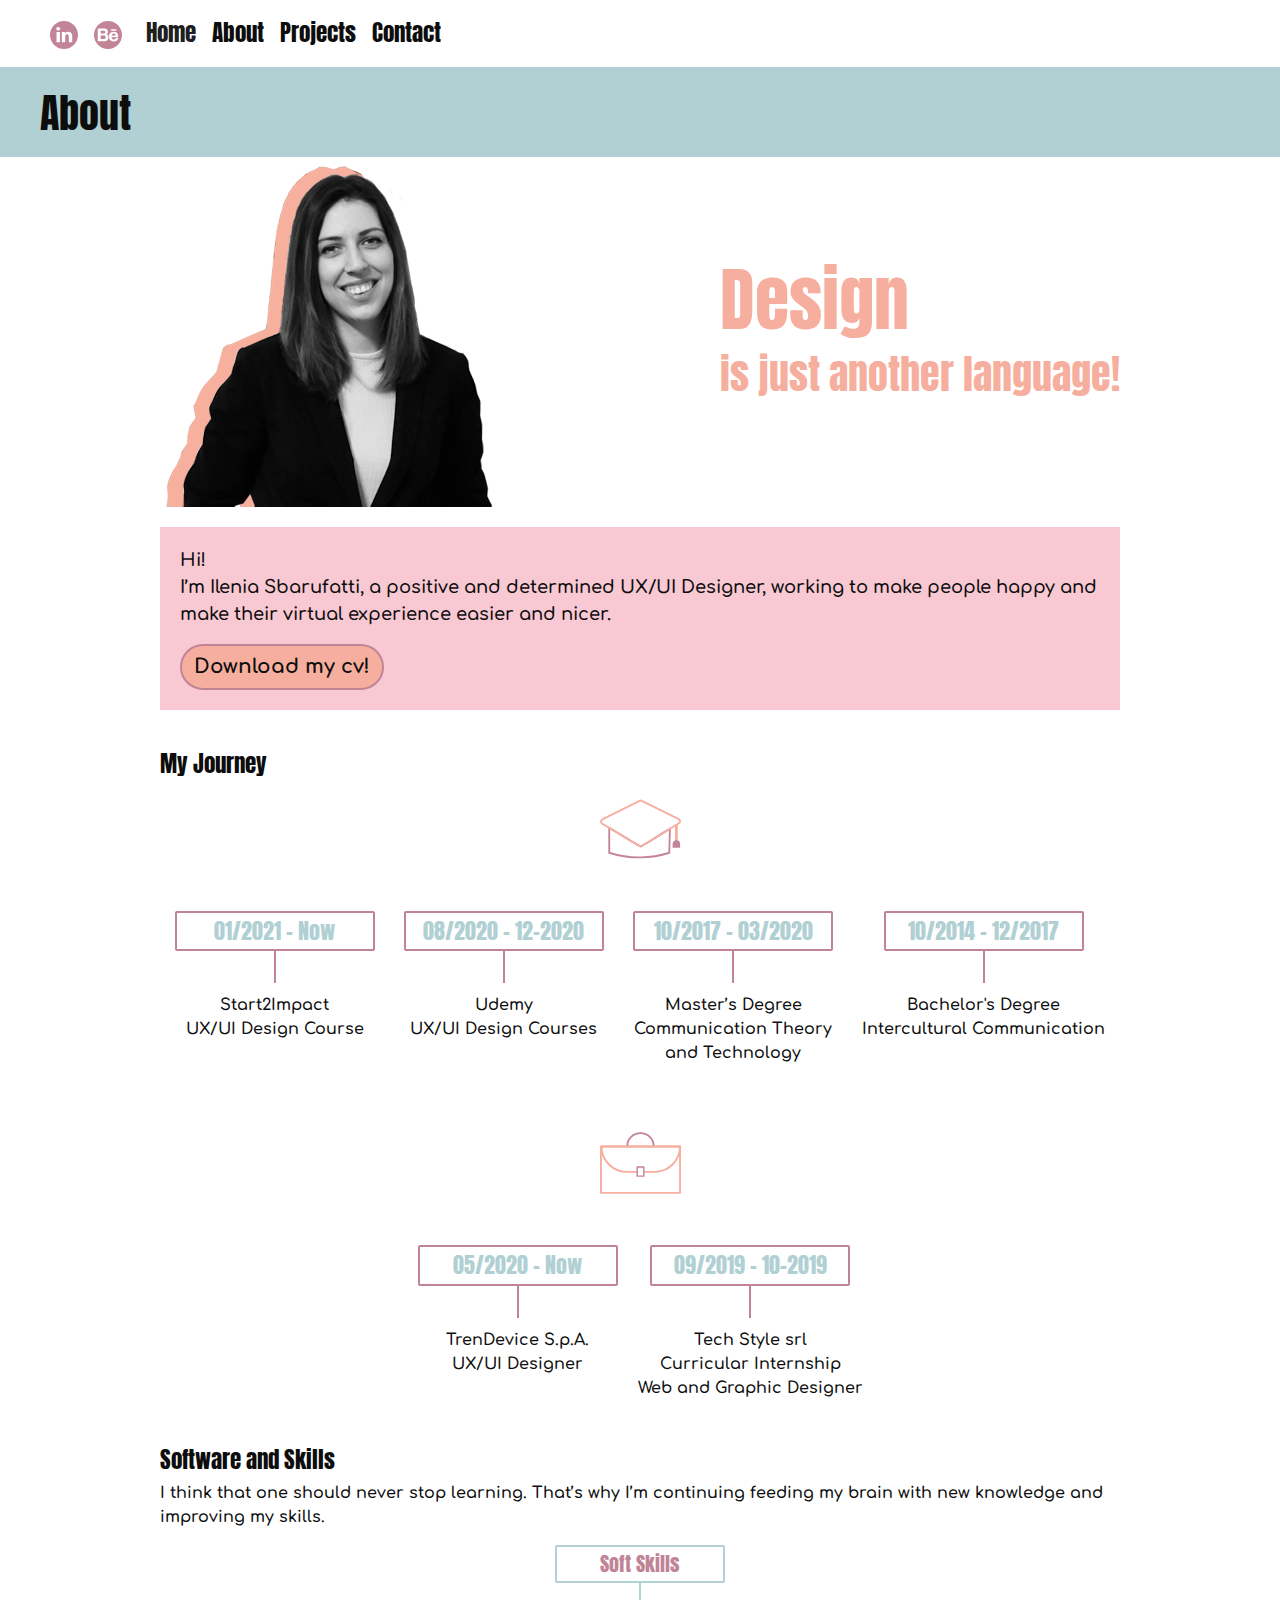
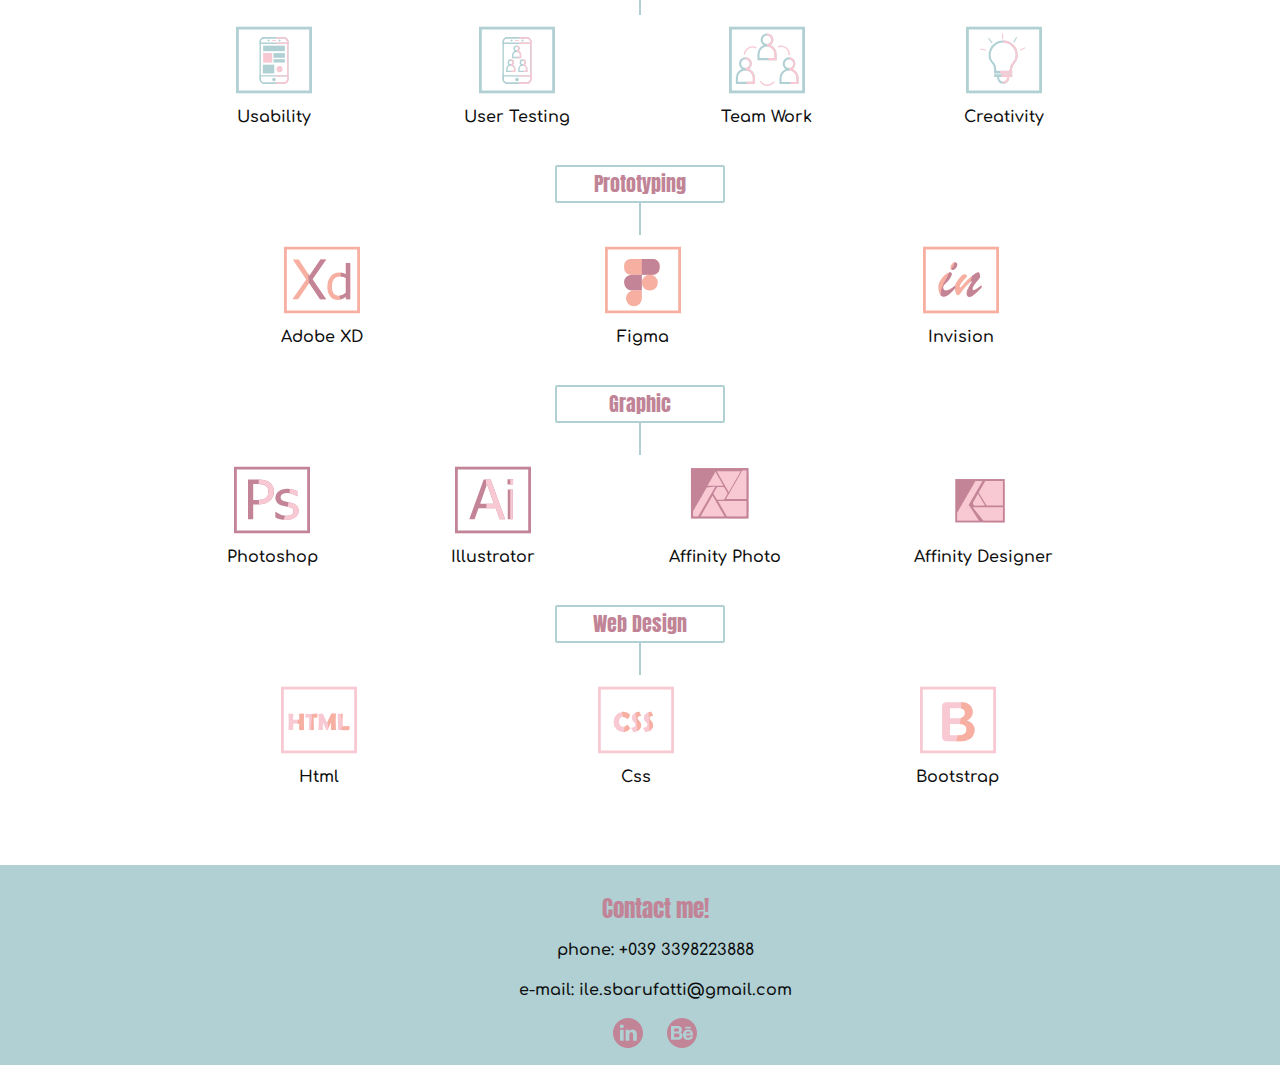
==== about.html @ ed9b3663 "start project" ====
<!DOCTYPE html>
<html lang='en'>
  <head>
    <meta charset='UTF-8'/>
    <meta name="viewport" content="width=device-width, initial-scale=1.0, maximum-scale=1.0"/>
    <title>Ilenia Sbarufatti - Portfolio</title>
    <link rel="preconnect" href="https://fonts.gstatic.com">
    <link href="https://fonts.googleapis.com/css2?family=Anton&display=swap" rel="stylesheet">
    <link rel="preconnect" href="https://fonts.gstatic.com">
    <link href="https://fonts.googleapis.com/css2?family=Comfortaa:wght@300;400;500;600;700&display=swap" rel="stylesheet">
    <link href="css/bootstrap.css" rel="stylesheet" type="text/css">
    <link rel='stylesheet' href='stile.css'/>
    <script src="https://ajax.googleapis.com/ajax/libs/jquery/1.12.4/jquery.min.js"></script>
  <script src="https://code.jquery.com/jquery-3.5.1.slim.min.js" integrity="sha384-DfXdz2htPH0lsSSs5nCTpuj/zy4C+OGpamoFVy38MVBnE+IbbVYUew+OrCXaRkfj" crossorigin="anonymous"></script>
  <script src="https://cdn.jsdelivr.net/npm/popper.js@1.16.0/dist/umd/popper.min.js" integrity="sha384-Q6E9RHvbIyZFJoft+2mJbHaEWldlvI9IOYy5n3zV9zzTtmI3UksdQRVvoxMfooAo" crossorigin="anonymous"></script>
  <script src="https://stackpath.bootstrapcdn.com/bootstrap/4.5.0/js/bootstrap.min.js" integrity="sha384-OgVRvuATP1z7JjHLkuOU7Xw704+h835Lr+6QL9UvYjZE3Ipu6Tp75j7Bh/kR0JKI" crossorigin="anonymous"></script>
  <!-- Latest compiled and minified JavaScript -->

  </head>
  <body>
    <nav class="navbar navbar-expand-lg navbar-light sticky-top">
      <a class="navbar-brand" href="https://www.linkedin.com/in/ilenia-sbarufatti/" target="_blank"><img src="img/icone_contact/linkedin.svg"></a>
      <a class="navbar-brand" href="https://www.behance.net/ileniasbarufatti" target="_blank"><img src="img/icone_contact/behance-logo.svg"></a>
      <button class="navbar-toggler" type="button" data-toggle="collapse" data-target="#navbarNav" aria-controls="navbarNav" aria-expanded="false" aria-label="Toggle navigation">
        <span class="navbar-toggler-icon"></span>
      </button>
      <div class="collapse navbar-collapse" id="navbarNav">
        <ul class="navbar-nav">
          <li class="nav-item active">
            <a class="nav-link" href="index.html">Home <span class="sr-only">(current)</span></a>
          </li>
          <li class="nav-item">
            <a class="nav-link" href="about.html">About</a>
          </li>
          <li class="nav-item">
            <a class="nav-link" href="project.html">Projects</a>
          </li>
          <li class="nav-item">
            <a class="nav-link" href="contact.html">Contact</a>
          </li>
        </ul>
      </div>
    </nav>

    <h1 class="titolo_page">About</h1>

    <div class="page">
      <div class="header_about">
        <div class="header_title_about">
          <h1 class="grande">Design</h1>
          <h1>is just another language!</h1>
        </div>
      </div>
      <div class="intro">
        <p>Hi!</br>
          I’m Ilenia Sbarufatti, a positive and
          determined UX/UI Designer, working to
          make people happy and make their
          virtual experience easier and nicer.</p>
          <a class="btn btn-primary button_cv" href="img/resume.pdf" target="_blank" role="button">Download my cv!</a>
      </div>

      <h3>My Journey</h3>
      <div class="cv_icone">
        <img src="img/icone_grandi/education.svg" class="cv">
      </div>

      <div class="education">
        <div class="date">
          <h3>01/2021 - Now</h3>
          <div class="linea"></div>
          <p>Start2Impact</br>
            UX/UI Design Course
          </p>
        </div>
        <div class="date">
          <h3>08/2020 - 12-2020</h3>
          <div class="linea"></div>
          <p>Udemy</br>
            UX/UI Design Courses
          </p>
        </div>
        <div class="date">
          <h3>10/2017 - 03/2020</h3>
          <div class="linea"></div>
          <p>Master’s Degree</br>
            Communication Theory </br>and Technology
          </p>
        </div>
        <div class="date">
          <h3>10/2014 - 12/2017</h3>
          <div class="linea"></div>
          <p>Bachelor's Degree</br>
            Intercultural Communication
          </p>
        </div>
      </div>

      <div class="cv_icone">
        <img src="img/icone_grandi/work.svg" class="cv">
      </div>
      <div class="work">
        <div class="date date_work">
          <h3>05/2020 - Now</h3>
          <div class="linea"></div>
          <p>TrenDevice S.p.A.</br>
            UX/UI Designer
          </p>
        </div>
        <div class="date date_work">
          <h3>09/2019 - 10-2019</h3>
          <div class="linea"></div>
          <p>Tech Style srl</br>
            Curricular Internship </br> Web and Graphic Designer
          </p>
        </div>
      </div>

      <h3>Software and Skills</h3>
      <p>I think that one should never stop
        learning. That’s why I’m continuing
        feeding my brain with new knowledge
        and improving my skills. </p>
        <h3 class="skill_title">Soft Skills</h3>
        <div class="linea_skill"></div>
        <div class="skills">
            <div class="skill_icon">
              <img src="img/icone_about/usability.svg">
              <p>Usability</p>
            </div>
            <div class="skill_icon">
              <img src="img/icone_about/test.svg">
              <p>User Testing</p>
            </div>
            <div class="skill_icon">
              <img src="img/icone_about/teamwork.svg">
              <p>Team Work</p>
            </div>
            <div class="skill_icon">
              <img src="img/icone_about/creative.svg">
              <p>Creativity</p>
            </div>
        </div>
        <h3 class="skill_title">Prototyping</h3>
        <div class="linea_skill"></div>
        <div class="skills">
            <div class="skill_icon">
              <img src="img/icone_about/xd.svg">
              <p>Adobe XD</p>
            </div>
            <div class="skill_icon">
              <img src="img/icone_about/figma.svg">
              <p>Figma</p>
            </div>
            <div class="skill_icon">
              <img src="img/icone_about/invision.svg">
              <p>Invision</p>
            </div>
        </div>
        <h3 class="skill_title">Graphic</h3>
        <div class="linea_skill"></div>
        <div class="skills">
            <div class="skill_icon">
              <img src="img/icone_about/ps.svg">
              <p>Photoshop</p>
            </div>
            <div class="skill_icon">
              <img src="img/icone_about/ai.svg">
              <p>Illustrator</p>
            </div>
            <div class="skill_icon">
              <img src="img/icone_about/af_photo.svg">
              <p>Affinity Photo</p>
            </div>
            <div class="skill_icon">
              <img src="img/icone_about/af_designer.svg">
              <p>Affinity Designer</p>
            </div>
        </div>
        <h3 class="skill_title">Web Design</h3>
        <div class="linea_skill"></div>
        <div class="skills">
            <div class="skill_icon">
              <img src="img/icone_about/html.svg">
              <p>Html</p>
            </div>
            <div class="skill_icon">
              <img src="img/icone_about/css.svg">
              <p>Css</p>
            </div>
            <div class="skill_icon">
              <img src="img/icone_about/bootstrap.svg">
              <p>Bootstrap</p>
            </div>
        </div>
    </div> <!-- page -->

    <div class="footer">
      <div class="footer_content">
        <div class="contact_footer">
          <h3>Contact me!</h3>
          <a href="tel:339-8223-888"><p>phone: +039 3398223888</p></a>
          <a href="mailto:ile.sbarufatti@gmail.com" target="_blank"><p>e-mail: ile.sbarufatti@gmail.com</p></a>
          <a href="https://www.linkedin.com/in/ilenia-sbarufatti/" target="_blank"><img src="img/icone_contact/linkedin.svg" class="social"></a>
          <a href="https://www.behance.net/ileniasbarufatti" target="_blank"><img src="img/icone_contact/behance-logo.svg" class="social"></a>
        </div>
      </div>
    </div>

  </body>
</html>
---- stile.css ----
* {
  margin: 0;
  padding: 0;
  box-sizing: border-box;
}

/*font titoli
font-family: 'Anton', sans-serif;
*/

/*font testo
font-family: 'Comfortaa', cursive;
*/

/* COLOR PALETTE
nero: #0D0D0D;
rosa scuro: #C18497;
rosa chiaro: #F8C8D3;
pesca: #F6AF9E;
azzurro: #B0D0D3;
*/

p {
  font-family: 'Comfortaa', cursive;
  font-size: 16px;
  color: #0D0D0D;
  font-weight: 600;
}

h1 {
  font-family: 'Anton', sans-serif;
  color: #F6AF9E;
}

h2 {
  font-family: 'Comfortaa', cursive;
}

h3 {
  font-family: 'Anton', sans-serif;
  font-size: 23px;
  color: #0D0D0D;
}

nav.navbar-light {
  background-color: white;
  padding-left: 50px;
  border-bottom: 2.5px solid #B0D0D3;
}

button.navbar-toggler {
  background-color: #B0D0D3;
  border: 0px;

}

ul.navbar-nav {
  text-align: right;
  font-family: 'Anton', sans-serif;
  color: #0D0D0D;
  font-size: 23px;

}

.navbar-light .navbar-nav .nav-link{
    color: #0D0D0D;
}

.navbar-light .navbar-nav .nav-link:hover{
    color: #B0D0D3;
}

.header_home h1 {
  font-size: 50px;
}
h1#hi {
  font-size: 30px;
}
h2 {
  font-size: 30px;
  color: #B0D0D3
}

.header_home {
  height: 400px;
  display: flex;
  flex-direction: column;
  align-items: center;
  width: 100%;
  background-image: url(img/home_img.jpg);
  background-position: center;
  background-repeat: no-repeat;
  background-size: cover;

}

.titolo {
  margin-top: 100px;
  filter: brightness(100%);
}

a.btn.btn-primary {
  background-color: #F6AF9E;
  font-family: 'Comfortaa', cursive;
  font-size: 20px;
  font-weight: 700;
  color: #0D0D0D;
  border: 2px solid #C18497;
  border-radius: 30px;
  margin-top: 20px;
}

a.btn.btn-primary:hover {
  background-color: #C18497;
}

a.btn.btn-primary::selection {
  background-color: #C18497;
}

h3.happy_designer {
  color: #B0D0D3;
  text-align: center;
  margin-top: 40px;
}

.icone_home img {
  width: 105px;
  height: 92px;
  margin-bottom: 15px;
}

.icone_home {
  text-align: center;
  margin: 0 auto;
}


.icone_home p {
  font-weight: 700;
  font-size: 20px;
  justify-content: center;
}

.icone_home a {
  text-decoration: none;
}

.icone_home a :hover {
  color:#B0D0D3;
}

.icone_cont {
margin: 40px 0px 10px 0px;
}

.bottone_project {
  text-align: center;
  margin: 0 auto;
  margin-bottom: 40px;
}

.footer {
  height: 200px;
  width: 100%;
  background-color: #B0D0D3;
  margin-top: 60px;
  padding-left: 30px;
}

.footer img {
  width: 30px;
  height: 30px;
}

.navbar-brand img {
  width: 28px;
  height: 28px;
}

.footer_content {
  max-width: 960px;
  margin: 0 auto;
  display: flex;
  flex-direction: column;
  align-items: center;
  padding-top: 30px;
  text-align: center;
}

.contact_footer h3{
  margin-bottom: 15px;
  color: #C18497;
}
.contact_footer a {
  text-decoration: none;
}

.contact_footer a :hover {
  color: white;
}



.contact_footer img.social {
  margin: 0px 10px;
}

/*About*/

h1.titolo_page {
  font-size: 40px;
  color: #0D0D0D;
  background-color: #B0D0D3;
  padding: 20px 0px 20px 40px;
  margin-bottom: 0;
}

.header_about {
  height: 350px;
  width: 100%;
  display: flex;
  justify-content: center;
  flex-direction: column;
  align-items: flex-end;
  background-image: url("img/profilo_desktop2.png");
  background-position: left;
  background-repeat: no-repeat;
}

h1.grande {
  font-size: 70px;
}

.intro {
  background-color: #F8C8D3;
  margin-top: 20px;
  margin-bottom: 40px;
  padding: 20px;
}

.intro p {
  font-size: 18px;
}

img.cv {
  width: 71px;
  height: 54px;
}
.cv_icone {
  text-align: center;
  margin: 0 auto;
  margin-top: 20px;
  margin-bottom: 20px;
}

.date {
  text-align: center;
  margin-top: 30px;
  margin-bottom: 30px;
}

.date h3 {
  font-size: 22px;
  color: #B0D0D3;
  padding: 5px;
  border: 2px solid #C18497;
  border-radius: 2px;
}

.linea {
  height: 32px;
  width: 2px;
  background-color: #C18497;
  margin-top: 0;
  text-align: center;
  margin: 0 auto;
  margin-bottom: 10px;
}
a.btn.btn-primary.button_cv {
  margin-top: 0px;
}

.skill_icon img {
  width: 56px;
  height: 50px;
  margin-top: 10px;
  margin-bottom: 10px;
}

.skills {
  display: flex;
  flex-direction: row;
  justify-content: space-around;
  text-align: center;
  margin: 0 auto;
  margin-bottom: 20px;
}

h3.skill_title {
  font-size: 20px;
  text-align: center;
  margin: 0 auto;
  color: #C18497;
  border: 2px solid #B0D0D3;
  padding: 5px;
  border-radius: 2px;
  width: 170px;

}

.linea_skill {
  height: 32px;
  width: 2px;
  background-color: #B0D0D3;
  margin-top: 0;
  text-align: center;
  margin: 0 auto;
}

/* PROJECTS*/

.header_projects {
  height: 350px;
  background-image: url("img/work.png");
  background-repeat: no-repeat;
  background-size: cover;
  width: 100%;
  display: flex;
  justify-content: center;
  flex-direction: column;
  align-items: flex-end;
}

.header_title {
  max-width: 960px;
  margin: 0 auto;
}

.projects_head h1 {
  color: #0D0D0D;
}

.port_title {
  text-align: center;
  margin-top: 30px;
}

.card-title {
  color: #B0D0D3;
  font-size: 20px;
  margin-top: 15px;
}
.card {
  height: 400px;
  width: 300px;;
  margin-top: 20px;
  margin-bottom: 20px;
  border: 2px solid #F8C8D3;
  box-shadow: 0 4px 8px 0 rgba(0, 0, 0, 0.2), 0 6px 10px 0 rgba(0, 0, 0, 0.15);
}

.card-img-1 {
  height: 200px;
  width: 300px;
  text-align: center;
  margin: 0 auto;
  background-image: url("img/gbin.svg");
  background-position: center;
  background-repeat: no-repeat;
  background-size: contain;
}

.card-img-2 {
  height: 200px;
  width: 300px;
  text-align: center;
  margin: 0 auto;
  background-image: url("img/mycare_logo.png");
  background-position: center;
  background-repeat: no-repeat;
  background-size: contain;
}

.card-img-3 {
  height: 200px;
  width: 300px;
  text-align: center;
  margin: 0 auto;
  background-image: url("img/circle_wear.svg");
  background-position: center;
  background-repeat: no-repeat;
  background-size: contain;
}

.card-img-4 {
  height: 200px;
  width: 300px;
  text-align: center;
  margin: 0 auto;
  background-image: url("img/jpic.jpg");
  background-position: center;
  background-repeat: no-repeat;
  background-size: cover;
}

.card-img-5 {
  height: 200px;
  width: 300px;
  text-align: center;
  margin: 0 auto;
  background-image: url("img/estetica_logo.png");
  background-position: center;
  background-repeat: no-repeat;
  background-size: contain;
}

a.btn.btn-primary.findout {
  margin-top: 10px;
}

.portfolio {
  text-align: center;
  margin: 0 auto;
  display: flex;
  flex-direction: column;
  align-items: center;
}

/* CONTACT */

.header_contact {
  height: 350px;
  background-image: url("img/posta.png");
  background-repeat: no-repeat;
  background-size: cover;
  background-position: center;
  width: 100%;
  display: flex;
  flex-direction: column;
  justify-content: center;
  align-items: flex-end;
}

.contact_head h1 {
  color: #C18497;
}

.contact img {
  width: 60px;
  height: 77px;
  margin-bottom: 15px;
}

.contact a {
  text-decoration: none;
  color: #0D0D0D;
}

.contact_card {
  text-align: center;
  margin: 0 auto;
  margin-top: 30px;
  margin-bottom: 20px;
}

h3.contact-title {
  color: #F6AF9E;
  margin-bottom: 15px;
  font-size: 26px;
}

p.contact-text {
  font-size: 20px;
}

.contact {
  display: flex;
  flex-direction: column;
  align-items: center;
  margin-top: 30px;
}

.social a img {
  width: 41px;
  height: 41px;
  margin-top: -10px;
  margin-right: 10px;
  margin-left: 10px;
}

/* MY CARE*/
h1.project_intern {
  font-size: 30px;
  color: #0D0D0D;
  background-color: #F6AF9E;
  padding: 20px 0px 20px 40px;
  margin-bottom: 0;
}

.ux_header {
  height: 230px;
  width: 100%;
  background-image: url("img/ux_header.jpg");
  background-position: center;
  background-repeat: no-repeat;
  background-size: cover;
}

h3.intern {
  margin-top: 30px;
  margin-bottom: 20px;
}

img.mycare {
  width: 230px;
  height: 170px;
}

.intro_product {
  display: flex;
  flex-direction: column;
  align-items: center;
}

.intro_product p {
  padding: 20px;
}

img.bracciale {
  height: 500px;
}

img.app {
  height: 500px;
}

.prototype {
  display: flex;
  flex-direction: row;
  justify-content: center;
}

.personas_card img {
  height: 100px;
  width: 100px;
}

.personas_card {
  max-width: 300px;
  text-align: center;
}

.personas {
  display: flex;
  flex-direction: column;
  align-items: center;
}

/* GBIN*/

img.gbin {
  width: 350px;
  height: auto;
}

.gbin-img {
  width: 400px;
  height: 400px;
}

/* CRICLE WEAR */
.graphic_header {
  height: 230px;
  width: 100%;
  background-image: url("img/graphic_header.jpg");
  background-position: center;
  background-repeat: no-repeat;
  background-size: cover;
}

.circle_logo {
  width: 200px;
  height: 200px;
}

.colore1 {
  width: 60px;
  height: 60px;
  border-radius: 100%;
  background-color: #ffb4a2;
  margin: 0px 10px;
}
.colore2 {
  width: 60px;
  height: 60px;
  border-radius: 100%;
  background-color: #ffcdb2;
  margin: 0px 10px;
}
.colore3 {
  width: 60px;
  height: 60px;
  border-radius: 100%;
  background-color: #e5989b;
  margin: 0px 10px;
}
.colore4 {
  width: 60px;
  height: 60px;
  border-radius: 100%;
  background-color: #b88290;
  margin: 0px 10px;
}
.colore5 {
  width: 60px;
  height: 60px;
  border-radius: 100%;
  background-color: #7acade;
  margin: 0px 10px;
}

.logo-palette {
  display: flex;
  flex-direction: column;
  align-items: center;
}

.palette {
  display: flex;
  flex-direction: row;
  justify-content: space-around;
}

.icons img {
  width: 80px;
  height: 80px;
}

.icons {
  display: flex;
  flex-direction: row;
  justify-content: space-around;
}

.post img {
  width: 400px;
  height: auto;
}

.post {
  display: flex;
  flex-direction: column;
  align-items: center;
}

.youtube img {
  width: 700px;
  height: auto;
  margin-bottom: 20px;
}

.youtube {
  display: flex;
  flex-direction: column;
  align-items: center;
}



/* Mobile small screen*/
@media only screen and (max-width: 767px){

  .page, h3, p {
    padding: 0px 10px;
  }

  .date h3 {
    width: 200px;
    margin: 0 auto;
  }

  .header_about h1 {
    color: #B0D0D3;
  }
  .header_about {
    justify-content: flex-end;
  }

  .gbin-prototype {
    display: flex;
    flex-direction: column;
    align-items: center;
  }

  .post img {
    margin-bottom: 20px;
  }

  .youtube img {
    width: 350px;
    height: auto;
    margin-bottom: 20px;
  }

}

/*Tablet medium screen */
@media only screen and (min-width: 768px) and (max-width: 991px) {

  .page, h3, p {
    padding: 0px 10px;
  }
  .date h3 {
    width: 200px;
    margin: 0 auto;
  }

  .gbin-prototype {
    display: flex;
    flex-direction: column;
    align-items: center;
  }
  .post img {
    margin-bottom: 20px;
  }

}

/*Desktop lg screen*/
@media only screen and (min-width: 992px) /*and (max-width: 1199px)*/{

  .header h1 {
    font-size: 50px;
  }
  .header h1#hi {
    font-size: 26px;
  }
  h2 {
    font-size: 26px;
    color: #B0D0D3
  }
  .page {
    max-width: 960px;
    margin: 0 auto;
  }

  .happy_designer {
    font-size: 28px;
  }

  .icone_cont {
    display: flex;
  justify-content: space-around;
  }

  .icone_home img {
    width: 170px;
    height: 140px;
  }

 .education {
   display: flex;
   flex-direction: row;
   justify-content: space-around;
 }

 .work {
   display: flex;
   flex-direction: row;
   justify-content: center;
 }

 img.cv {
   width: 81px;
   height: 64px;
 }

 .date h3 {
   width: 200px;
   margin: 0 auto;
 }

 .date_work {
   margin-right: 10px;
   margin-left: 10px;
 }

 .skills img {
   width: 76px;
   height: 70px;
 }

.portfolio {
  display: flex;
  flex-direction: row;
  justify-content: space-around;
}

.contact img {
  width: 100px;
  height: 100px;
}

.contact {
  display: flex;
  flex-direction: row;
  justify-content: space-around;
}

.personas {
  display: flex;
  flex-direction: row;
  justify-content: space-around;
}

.intro_product {
  display: flex;
  flex-direction: row;
  justify-content: center;
}

.personas {
  align-items: flex-start;
  justify-content: space-around;
  height: 300px;
}

.logo-palette {
  display: flex;
  flex-direction: row;
  justify-content: space-around;
}

.post img {
  width: 350px;
  height: auto;
  padding: 0px 10px;
}
.post {
  display: flex;
  flex-direction: row;
  justify-content: space-around;
}
}

/*extra large screen
@media only screen and (min-width: 1200px) {
  .page {
    max-width: 960px;
    margin: 0 auto;
  }

  .icone_cont {
    display: flex;
  justify-content: space-around;
  }

  .home {
    height: 100vh;
  }

  .header_home {
    height: 55vh;
  }

  .icone_cont {
    height: 25vh;
  }

  .footer {
    height: 20vh;
  }

  h3.happy_designer {
    font-size: 30px;
  }

  .header_about {
    padding-right: 100px;
  }


  .education {
    display: flex;
    flex-direction: row;
    justify-content: space-around;
  }

  .work {
    display: flex;
    flex-direction: row;
    justify-content: center;
  }
  img.cv {
    width: 81px;
    height: 64px;
  }
  .date h3 {
    width: 200px;
    margin: 0 auto;

  }
  .skills img {
    width: 66px;
    height: 60px;
  }

}*/
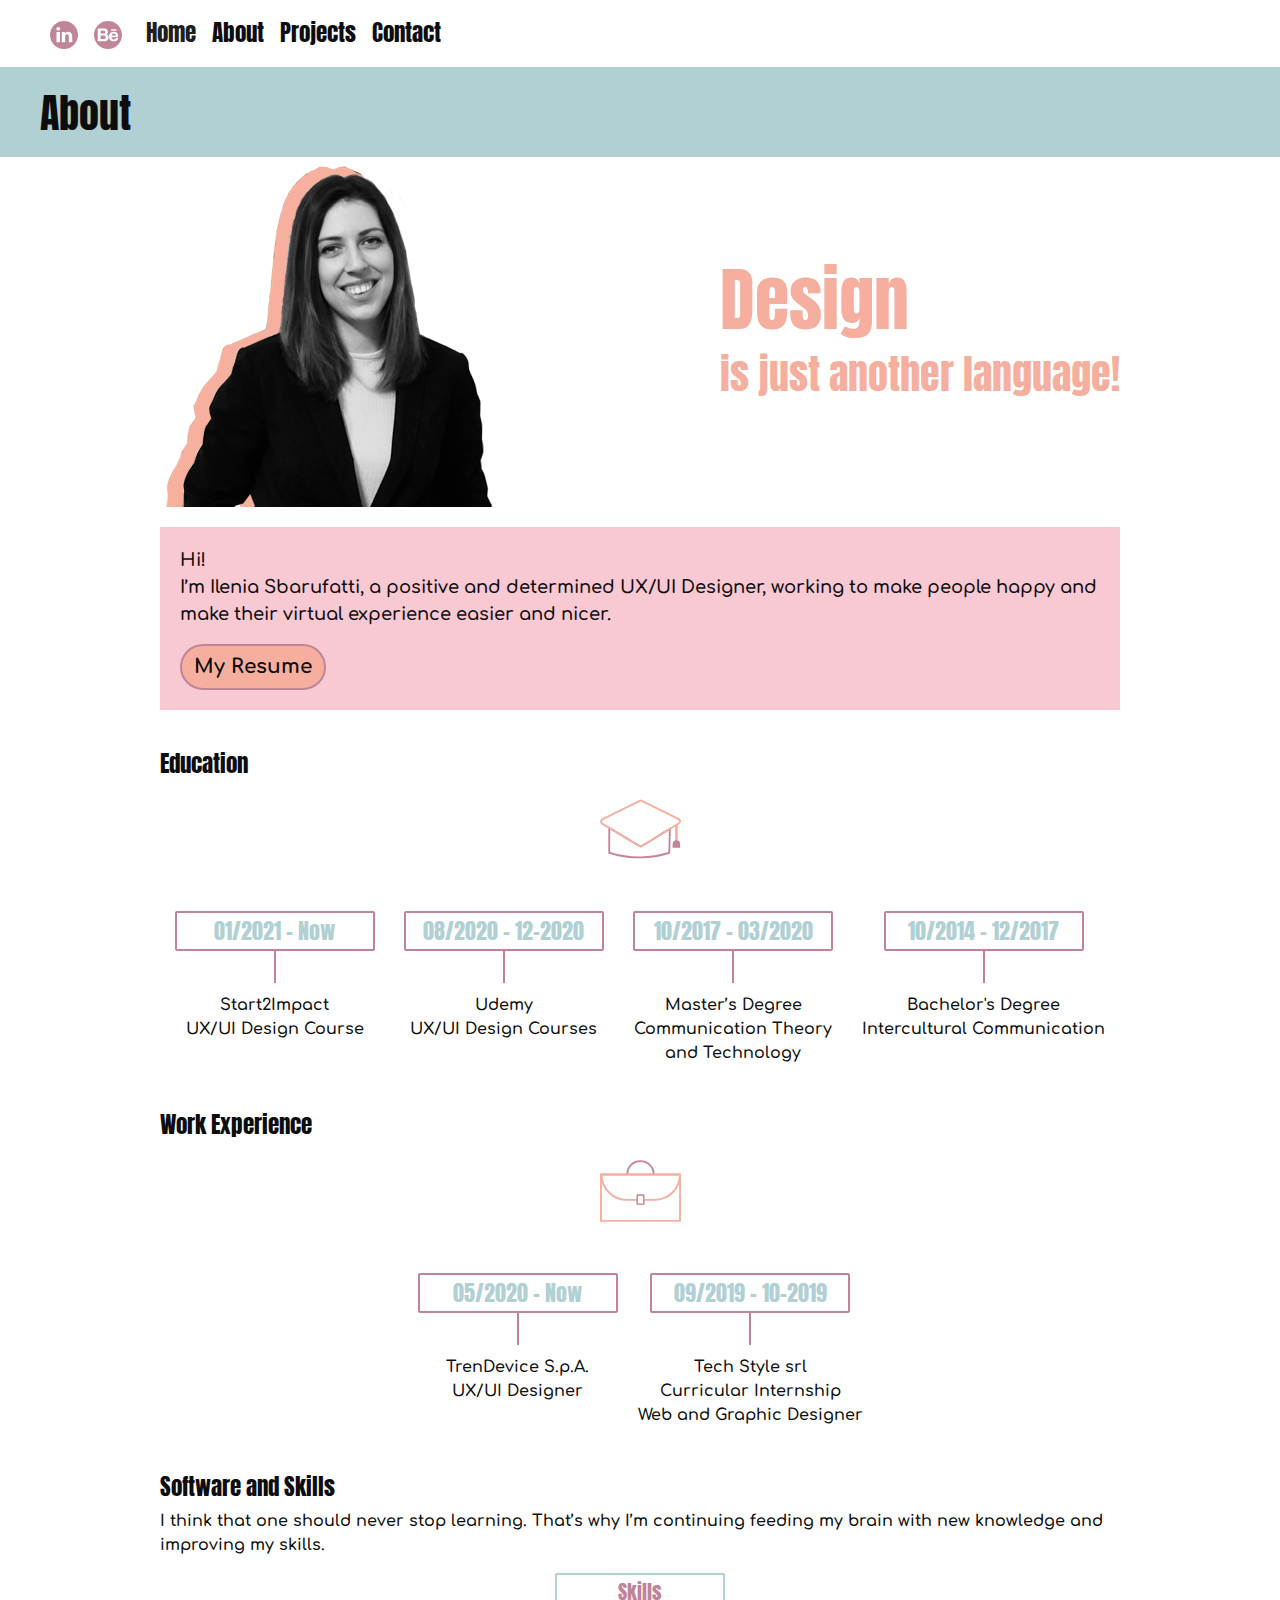
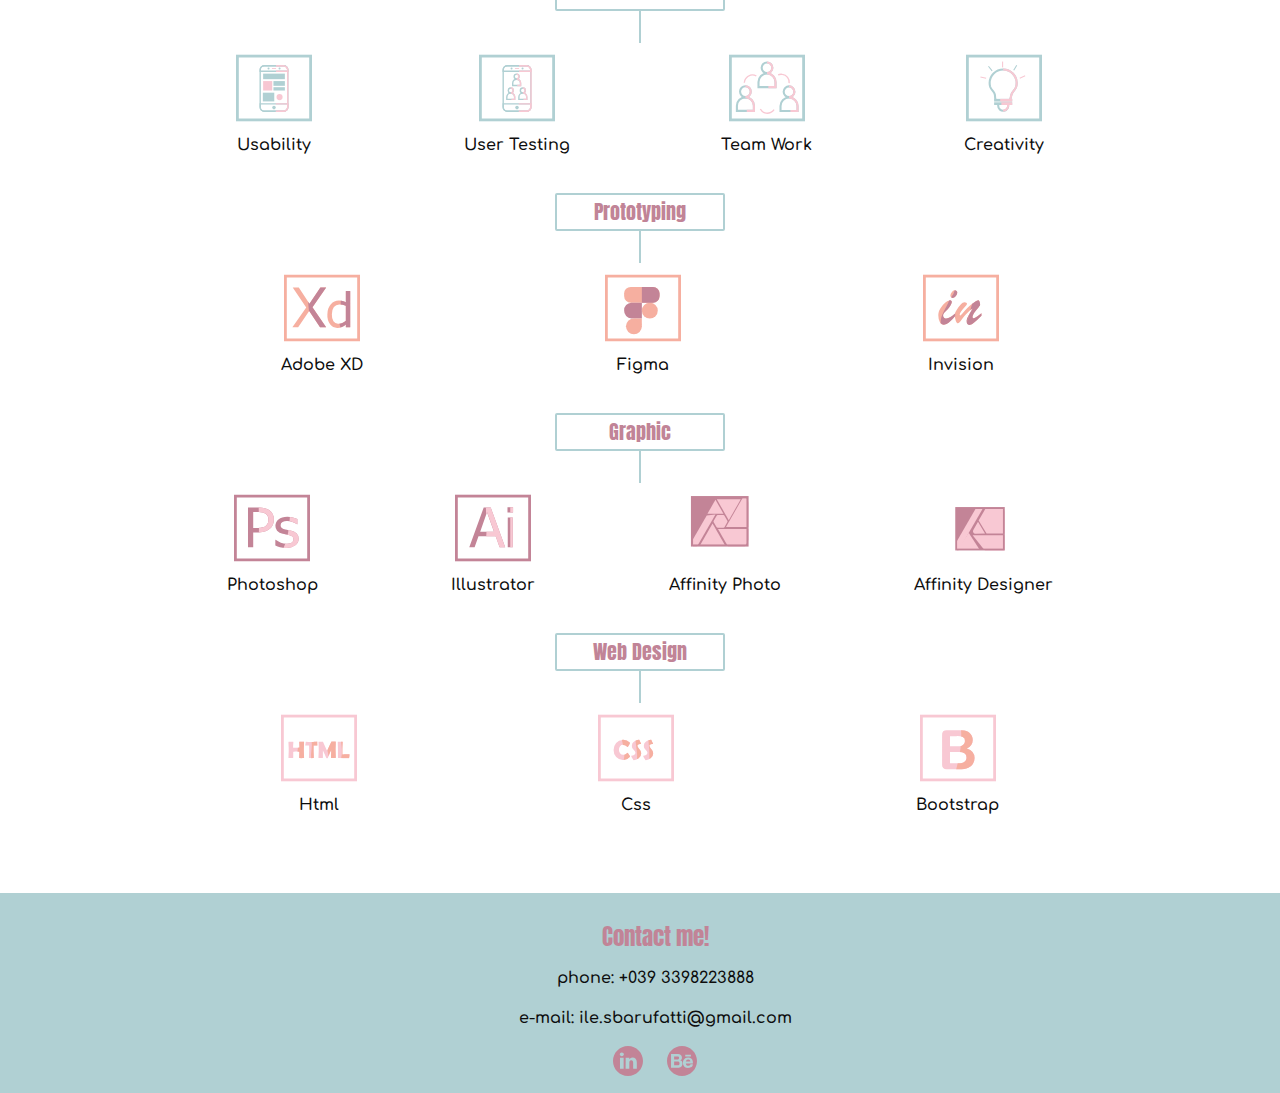
==== commit d8b664be: "new page added" ====
--- a/about.html
+++ b/about.html
@@ -57,10 +57,10 @@
           determined UX/UI Designer, working to
           make people happy and make their
           virtual experience easier and nicer.</p>
-          <a class="btn btn-primary button_cv" href="img/resume.pdf" target="_blank" role="button">Download my cv!</a>
-      </div>
-
-      <h3>My Journey</h3>
+          <a class="btn btn-primary button_cv" href="img/resume.pdf" target="_blank" role="button">My Resume</a>
+      </div>
+
+      <h3>Education</h3>
       <div class="cv_icone">
         <img src="img/icone_grandi/education.svg" class="cv">
       </div>
@@ -95,7 +95,7 @@
           </p>
         </div>
       </div>
-
+      <h3>Work Experience</h3>
       <div class="cv_icone">
         <img src="img/icone_grandi/work.svg" class="cv">
       </div>
@@ -121,7 +121,7 @@
         learning. That’s why I’m continuing
         feeding my brain with new knowledge
         and improving my skills. </p>
-        <h3 class="skill_title">Soft Skills</h3>
+        <h3 class="skill_title">Skills</h3>
         <div class="linea_skill"></div>
         <div class="skills">
             <div class="skill_icon">
--- a/stile.css
+++ b/stile.css
@@ -86,17 +86,16 @@
   display: flex;
   flex-direction: column;
   align-items: center;
+  justify-content: center;
   width: 100%;
   background-image: url(img/home_img.jpg);
   background-position: center;
   background-repeat: no-repeat;
   background-size: cover;
-
 }
 
 .titolo {
-  margin-top: 100px;
-  filter: brightness(100%);
+padding: 10px;
 }
 
 a.btn.btn-primary {
@@ -335,6 +334,7 @@
 .header_title {
   max-width: 960px;
   margin: 0 auto;
+  padding: 10px;
 }
 
 .projects_head h1 {
@@ -431,7 +431,7 @@
 
 .header_contact {
   height: 350px;
-  background-image: url("img/posta.png");
+  background-image: url("img/contact_header.jpg");
   background-repeat: no-repeat;
   background-size: cover;
   background-position: center;
@@ -443,7 +443,7 @@
 }
 
 .contact_head h1 {
-  color: #C18497;
+  color: #0D0D0D;
 }
 
 .contact img {
@@ -490,6 +490,12 @@
 }
 
 /* MY CARE*/
+
+.project_intern a {
+  text-decoration: none;
+  color: #0D0D0D;
+}
+
 h1.project_intern {
   font-size: 30px;
   color: #0D0D0D;
@@ -537,9 +543,10 @@
 
 .prototype {
   display: flex;
-  flex-direction: row;
-  justify-content: center;
-}
+  flex-direction: column;
+  align-items: center;
+}
+
 
 .personas_card img {
   height: 100px;
@@ -568,6 +575,8 @@
   width: 400px;
   height: 400px;
 }
+
+
 
 /* CRICLE WEAR */
 .graphic_header {
@@ -589,35 +598,35 @@
   height: 60px;
   border-radius: 100%;
   background-color: #ffb4a2;
-  margin: 0px 10px;
+  margin: 5px 10px;
 }
 .colore2 {
   width: 60px;
   height: 60px;
   border-radius: 100%;
   background-color: #ffcdb2;
-  margin: 0px 10px;
+  margin: 5px 10px;
 }
 .colore3 {
   width: 60px;
   height: 60px;
   border-radius: 100%;
   background-color: #e5989b;
-  margin: 0px 10px;
+  margin: 5px 10px;
 }
 .colore4 {
   width: 60px;
   height: 60px;
   border-radius: 100%;
   background-color: #b88290;
-  margin: 0px 10px;
+  margin: 5px 10px;
 }
 .colore5 {
   width: 60px;
   height: 60px;
   border-radius: 100%;
   background-color: #7acade;
-  margin: 0px 10px;
+  margin: 5px 10px;
 }
 
 .logo-palette {
@@ -630,21 +639,24 @@
   display: flex;
   flex-direction: row;
   justify-content: space-around;
+  flex-wrap: wrap;
 }
 
 .icons img {
   width: 80px;
   height: 80px;
+  margin: 5px 0px;
 }
 
 .icons {
   display: flex;
   flex-direction: row;
   justify-content: space-around;
+  flex-wrap: wrap;
 }
 
 .post img {
-  width: 400px;
+  width: 100%;
   height: auto;
 }
 
@@ -655,7 +667,7 @@
 }
 
 .youtube img {
-  width: 700px;
+  width: 100%;
   height: auto;
   margin-bottom: 20px;
 }
@@ -666,7 +678,105 @@
   align-items: center;
 }
 
-
+/* JPIC*/
+
+.jpic_logo {
+  width: 200px;
+  height: auto;
+}
+
+.brochure {
+  display: flex;
+  flex-direction: column;
+  align-items: center;
+}
+
+.brochure img {
+  margin: 10px 10px;
+  width: 100%;
+  height: auto;
+}
+
+/* Centro estetica */
+
+.web_header {
+  height: 230px;
+  width: 100%;
+  background-image: url("img/web_header.jpg");
+  background-position: center;
+  background-repeat: no-repeat;
+  background-size: cover;
+}
+
+.estetica_logo {
+  width: 200px;
+  height: auto;
+}
+.colore1b {
+  width: 60px;
+  height: 60px;
+  border-radius: 100%;
+  background-color: #492d22;
+  margin: 5px 10px;
+}
+.colore2b {
+  width: 60px;
+  height: 60px;
+  border-radius: 100%;
+  background-color: #95654f;
+  margin: 5px 10px;
+}
+.colore3b {
+  width: 60px;
+  height: 60px;
+  border-radius: 100%;
+  background-color: #b3a08f;
+  margin: 5px 10px;
+}
+.colore4b {
+  width: 60px;
+  height: 60px;
+  border-radius: 100%;
+  background-color: #c46126;
+  margin: 5px 10px;
+}
+
+.typo1 h3 {
+  font-family: 'Mukta', sans-serif;
+  color: #492d22;
+  font-size: 30px;
+}
+
+.typo2 h3 {
+  font-family: 'Muli', sans-serif;
+}
+
+p.parag {
+  font-family: 'Muli', sans-serif;
+  font-size: 17px;
+}
+
+.typo {
+  display: flex;
+  flex-direction: column;
+  align-items: flex-start;
+}
+
+.wireframe img{
+  width: 300px;
+  height: auto;
+  margin: 10px 20px;
+  border: 2px solid #B0D0D3;
+  border-radius: 7px;
+  box-shadow: 5px 5px 5px #aaaaaa;
+}
+
+.wireframe {
+  display: flex;
+  flex-direction: row;
+  justify-content: center;
+  flex-wrap: wrap;
+}
 
 /* Mobile small screen*/
 @media only screen and (max-width: 767px){
@@ -687,21 +797,15 @@
     justify-content: flex-end;
   }
 
-  .gbin-prototype {
-    display: flex;
-    flex-direction: column;
-    align-items: center;
-  }
-
   .post img {
     margin-bottom: 20px;
   }
 
-  .youtube img {
-    width: 350px;
-    height: auto;
-    margin-bottom: 20px;
-  }
+  .gbin-img {
+    width: 300px;
+    height: 300px;
+  }
+
 
 }
 
@@ -716,14 +820,10 @@
     margin: 0 auto;
   }
 
-  .gbin-prototype {
-    display: flex;
-    flex-direction: column;
-    align-items: center;
-  }
   .post img {
     margin-bottom: 20px;
   }
+
 
 }
 
@@ -826,6 +926,12 @@
   height: 300px;
 }
 
+.prototype {
+  display: flex;
+  flex-direction: row;
+  justify-content: center;
+}
+
 .logo-palette {
   display: flex;
   flex-direction: row;
@@ -842,6 +948,14 @@
   flex-direction: row;
   justify-content: space-around;
 }
+
+.wireframe img{
+  width: auto;
+  height: 800px;
+  margin: 10px 3px;
+}
+
+
 }
 
 /*extra large screen
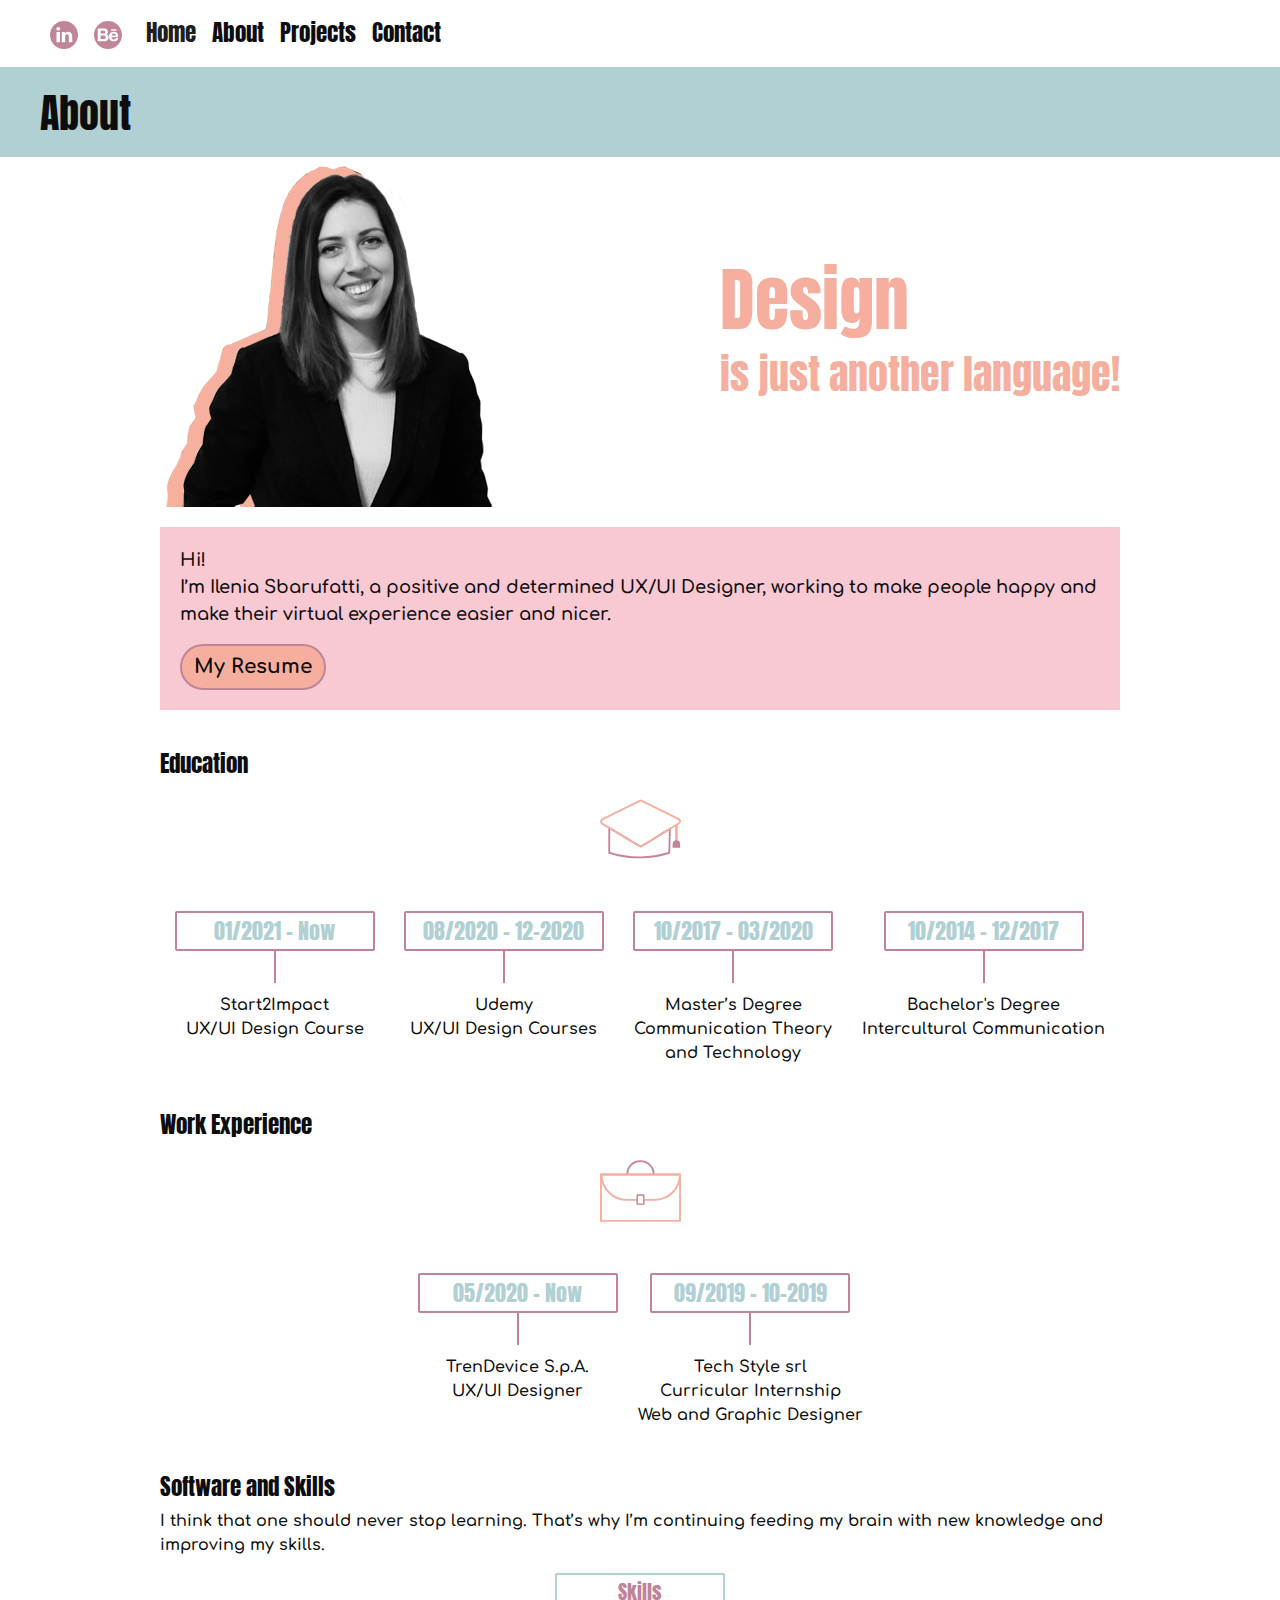
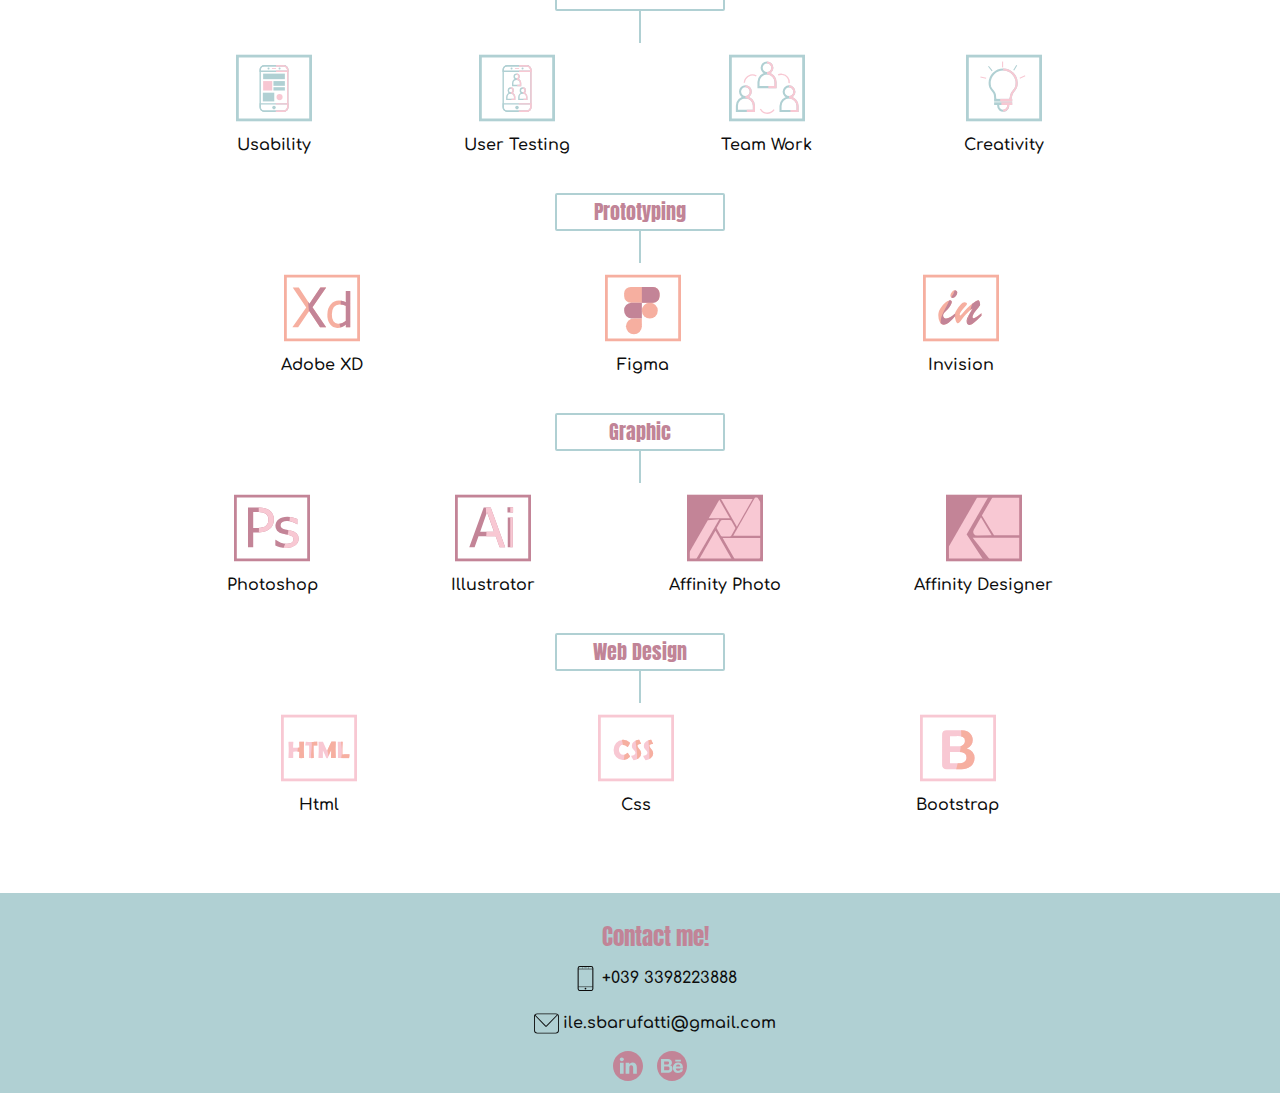
==== commit 0aabac62: "last modifies" ====
--- a/about.html
+++ b/about.html
@@ -199,8 +199,12 @@
       <div class="footer_content">
         <div class="contact_footer">
           <h3>Contact me!</h3>
-          <a href="tel:339-8223-888"><p>phone: +039 3398223888</p></a>
-          <a href="mailto:ile.sbarufatti@gmail.com" target="_blank"><p>e-mail: ile.sbarufatti@gmail.com</p></a>
+          <a href="tel:339-8223-888" class="icon_footer">
+            <img src="img/icone_contact/phone_black.svg">
+            <p>+039 3398223888</p></a>
+          <a href="mailto:ile.sbarufatti@gmail.com" target="_blank" class="icon_footer">
+            <img src="img/icone_contact/mail_black.svg">
+            <p>ile.sbarufatti@gmail.com</p></a>
           <a href="https://www.linkedin.com/in/ilenia-sbarufatti/" target="_blank"><img src="img/icone_contact/linkedin.svg" class="social"></a>
           <a href="https://www.behance.net/ileniasbarufatti" target="_blank"><img src="img/icone_contact/behance-logo.svg" class="social"></a>
         </div>
--- a/stile.css
+++ b/stile.css
@@ -185,6 +185,8 @@
   align-items: center;
   padding-top: 30px;
   text-align: center;
+  margin: 0 auto;
+
 }
 
 .contact_footer h3{
@@ -199,10 +201,22 @@
   color: white;
 }
 
-
+.icon_footer img {
+  width:25px;
+  height: 25px;
+  margin-right: 4px;
+
+}
+
+.icon_footer {
+  display: flex;
+  flex-direction: row;
+  justify-content: center;
+  margin-top: 5px;
+}
 
 .contact_footer img.social {
-  margin: 0px 10px;
+  margin: 0px 10px 0px 0px;
 }
 
 /*About*/
@@ -360,59 +374,14 @@
   box-shadow: 0 4px 8px 0 rgba(0, 0, 0, 0.2), 0 6px 10px 0 rgba(0, 0, 0, 0.15);
 }
 
-.card-img-1 {
+.card-img {
   height: 200px;
   width: 300px;
-  text-align: center;
-  margin: 0 auto;
-  background-image: url("img/gbin.svg");
-  background-position: center;
-  background-repeat: no-repeat;
-  background-size: contain;
-}
-
-.card-img-2 {
+}
+.card-img img {
   height: 200px;
-  width: 300px;
-  text-align: center;
-  margin: 0 auto;
-  background-image: url("img/mycare_logo.png");
-  background-position: center;
-  background-repeat: no-repeat;
-  background-size: contain;
-}
-
-.card-img-3 {
-  height: 200px;
-  width: 300px;
-  text-align: center;
-  margin: 0 auto;
-  background-image: url("img/circle_wear.svg");
-  background-position: center;
-  background-repeat: no-repeat;
-  background-size: contain;
-}
-
-.card-img-4 {
-  height: 200px;
-  width: 300px;
-  text-align: center;
-  margin: 0 auto;
-  background-image: url("img/jpic.jpg");
-  background-position: center;
-  background-repeat: no-repeat;
-  background-size: cover;
-}
-
-.card-img-5 {
-  height: 200px;
-  width: 300px;
-  text-align: center;
-  margin: 0 auto;
-  background-image: url("img/estetica_logo.png");
-  background-position: center;
-  background-repeat: no-repeat;
-  background-size: contain;
+  width: auto;
+padding-top: 10px;
 }
 
 a.btn.btn-primary.findout {
@@ -825,6 +794,7 @@
   }
 
 
+
 }
 
 /*Desktop lg screen*/
@@ -844,6 +814,10 @@
     max-width: 960px;
     margin: 0 auto;
   }
+
+.page_calc {
+  min-height: calc(100vh - 400px - 200px - 100px - 68.5px);
+}
 
   .happy_designer {
     font-size: 28px;
@@ -955,7 +929,6 @@
   margin: 10px 3px;
 }
 
-
 }
 
 /*extra large screen
